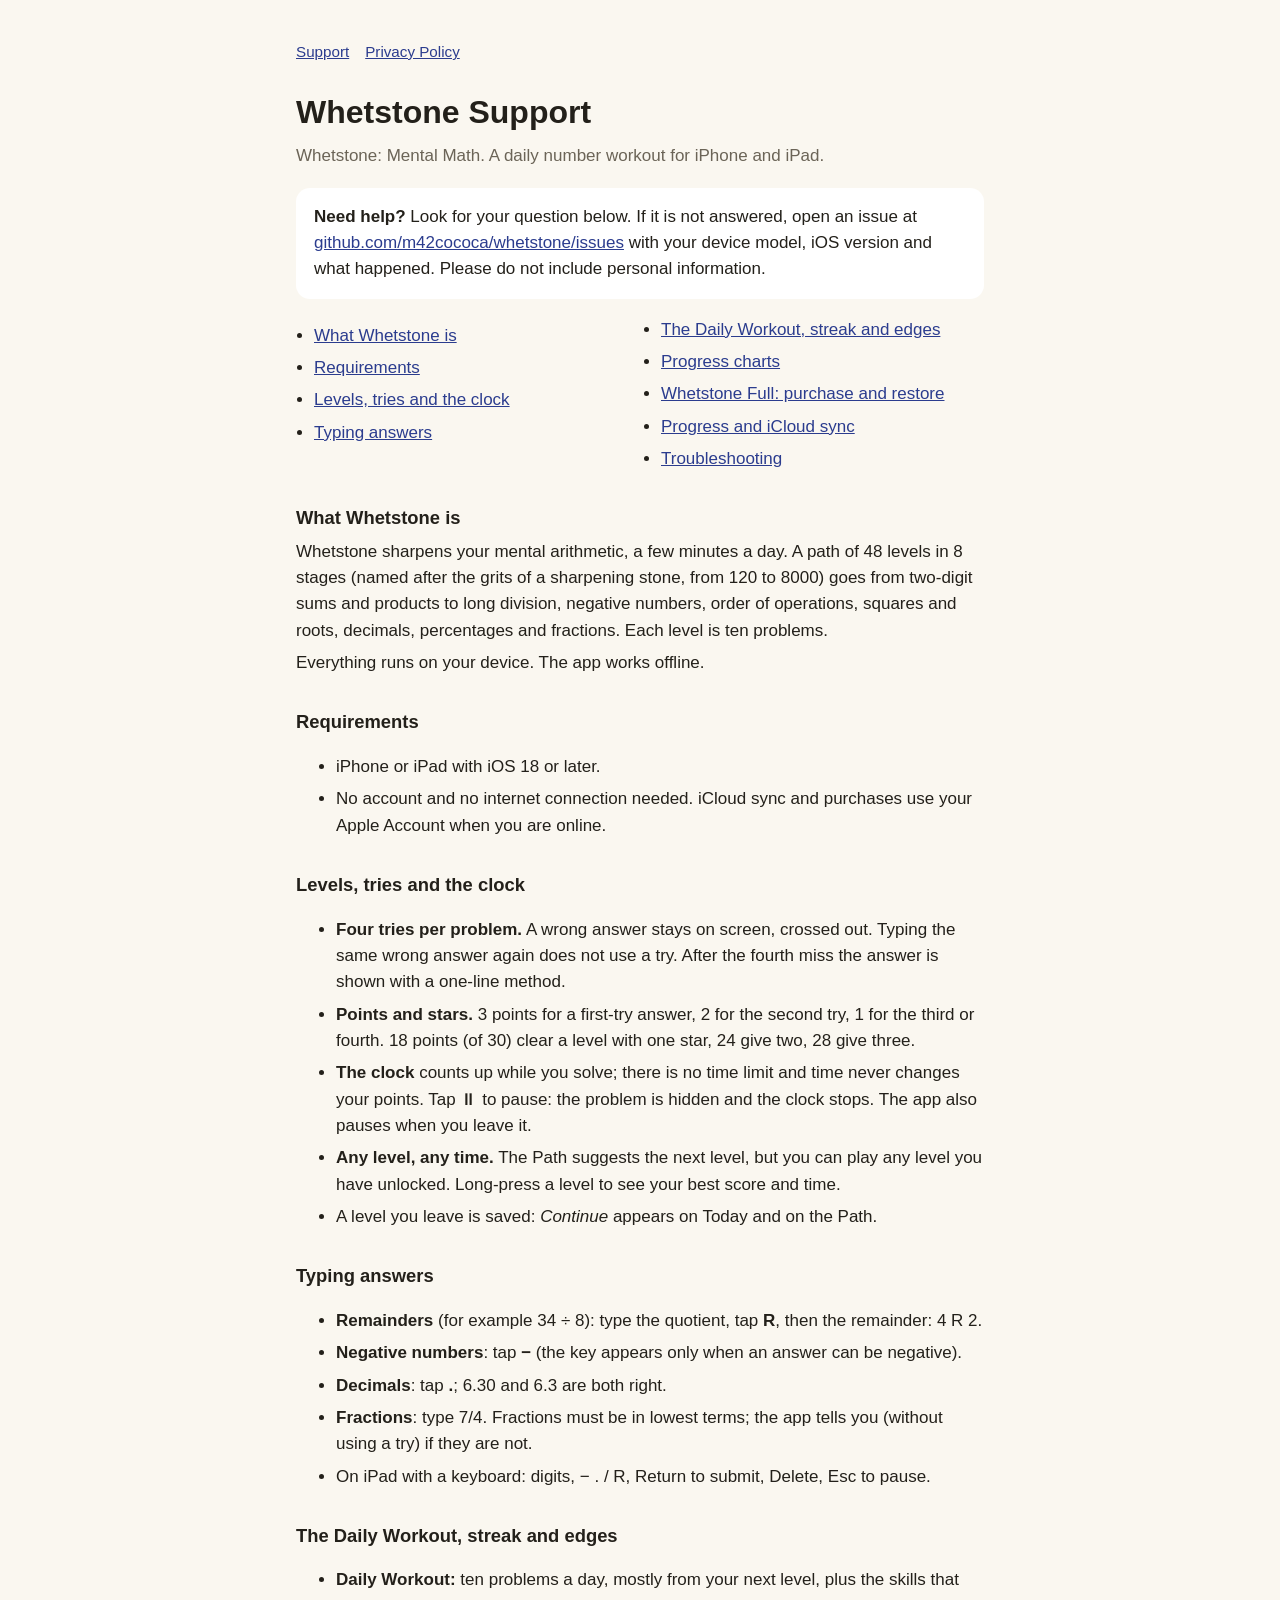
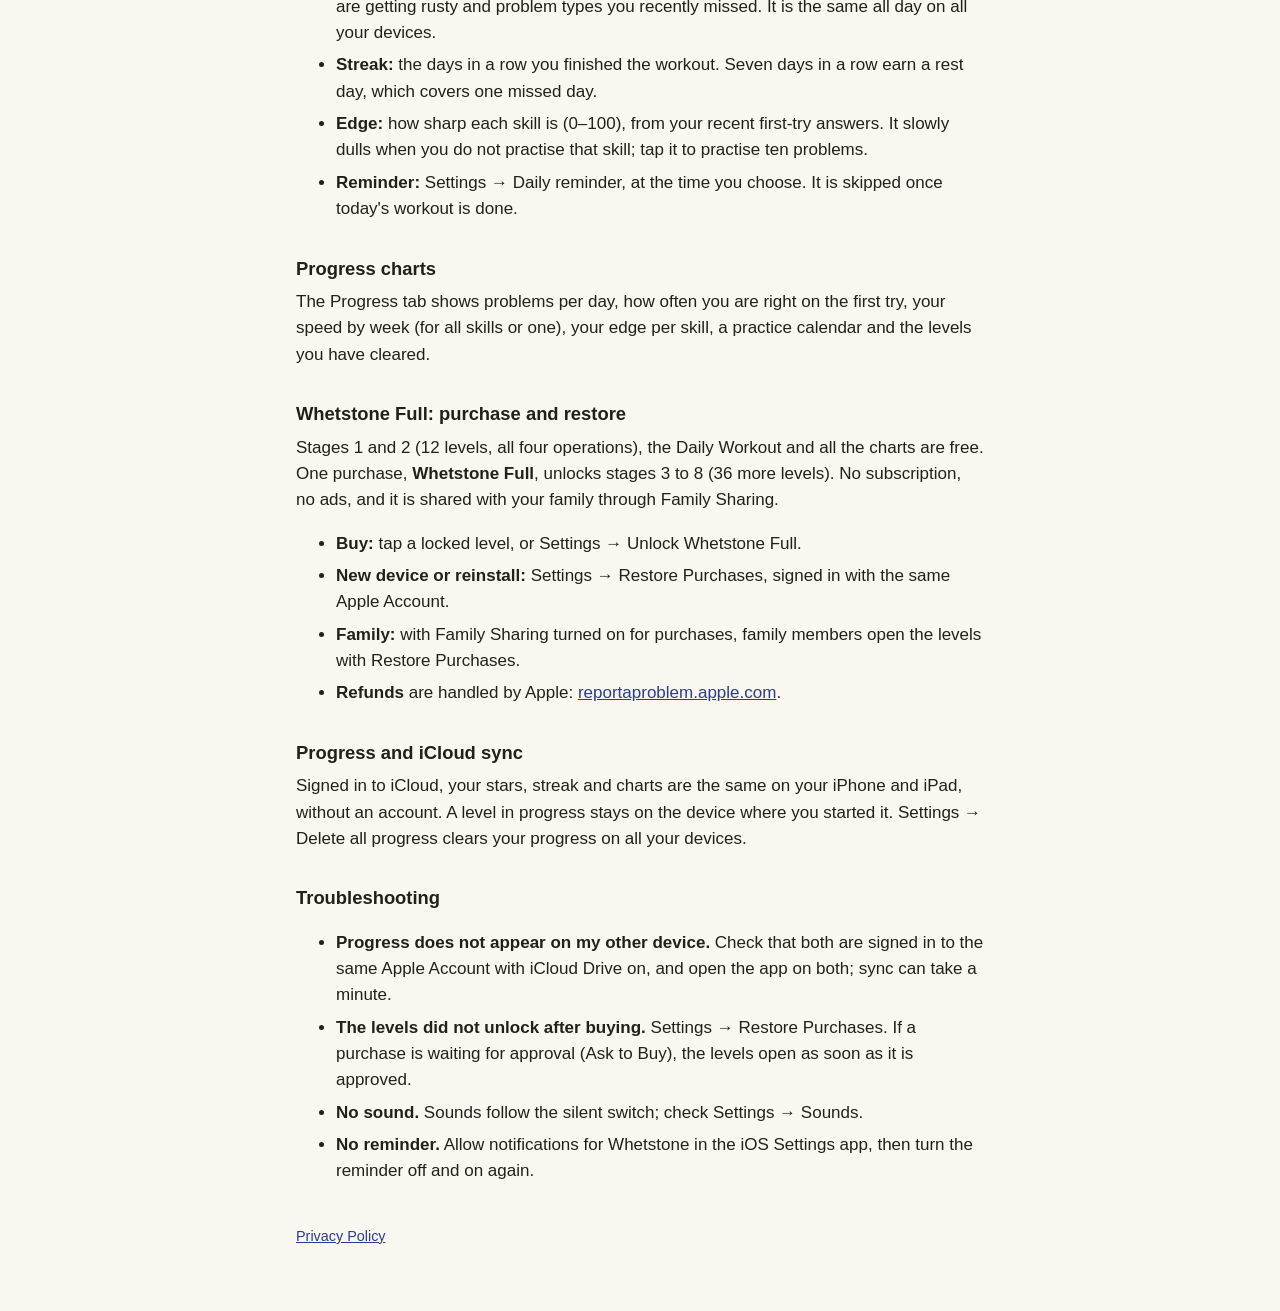
==== index.html @ deedc418 "Support and privacy policy pages Co-Authored-By: Claude Opus 5.5 <noreply@anthropic.com>" ====
<!doctype html>
<html lang="en">
<head>
<meta charset="utf-8">
<meta name="viewport" content="width=device-width, initial-scale=1">
<title>Whetstone Support</title>
<meta name="description" content="Help and frequently asked questions for Whetstone: Mental Math, a daily number workout for iPhone and iPad.">
<link rel="stylesheet" href="style.css">
</head>
<body>
<main>
<nav class="top"><a href="./">Support</a><a href="privacy/">Privacy Policy</a></nav>
<h1>Whetstone Support</h1>
<p class="muted">Whetstone: Mental Math. A daily number workout for iPhone and iPad.</p>

<div class="card"><strong>Need help?</strong> Look for your question below. If it is not answered, open an issue at
<a href="https://github.com/m42cococa/whetstone/issues">github.com/m42cococa/whetstone/issues</a> with your device
model, iOS version and what happened. Please do not include personal information.</div>

<ul class="toc">
<li><a href="#about">What Whetstone is</a></li>
<li><a href="#requirements">Requirements</a></li>
<li><a href="#play">Levels, tries and the clock</a></li>
<li><a href="#answers">Typing answers</a></li>
<li><a href="#today">The Daily Workout, streak and edges</a></li>
<li><a href="#progress">Progress charts</a></li>
<li><a href="#purchase">Whetstone Full: purchase and restore</a></li>
<li><a href="#sync">Progress and iCloud sync</a></li>
<li><a href="#troubleshooting">Troubleshooting</a></li>
</ul>

<h2 id="about">What Whetstone is</h2>
<p>Whetstone sharpens your mental arithmetic, a few minutes a day. A path of 48 levels in 8 stages (named after the
grits of a sharpening stone, from 120 to 8000) goes from two-digit sums and products to long division, negative
numbers, order of operations, squares and roots, decimals, percentages and fractions. Each level is ten problems.</p>
<p>Everything runs on your device. The app works offline.</p>

<h2 id="requirements">Requirements</h2>
<ul>
<li>iPhone or iPad with iOS 18 or later.</li>
<li>No account and no internet connection needed. iCloud sync and purchases use your Apple Account when you are online.</li>
</ul>

<h2 id="play">Levels, tries and the clock</h2>
<ul>
<li><strong>Four tries per problem.</strong> A wrong answer stays on screen, crossed out. Typing the same wrong answer
again does not use a try. After the fourth miss the answer is shown with a one-line method.</li>
<li><strong>Points and stars.</strong> 3 points for a first-try answer, 2 for the second try, 1 for the third or fourth.
18 points (of 30) clear a level with one star, 24 give two, 28 give three.</li>
<li><strong>The clock</strong> counts up while you solve; there is no time limit and time never changes your points.
Tap ⏸ to pause: the problem is hidden and the clock stops. The app also pauses when you leave it.</li>
<li><strong>Any level, any time.</strong> The Path suggests the next level, but you can play any level you have unlocked.
Long-press a level to see your best score and time.</li>
<li>A level you leave is saved: <em>Continue</em> appears on Today and on the Path.</li>
</ul>

<h2 id="answers">Typing answers</h2>
<ul>
<li><strong>Remainders</strong> (for example 34 ÷ 8): type the quotient, tap <strong>R</strong>, then the remainder: 4 R 2.</li>
<li><strong>Negative numbers</strong>: tap <strong>−</strong> (the key appears only when an answer can be negative).</li>
<li><strong>Decimals</strong>: tap <strong>.</strong>; 6.30 and 6.3 are both right.</li>
<li><strong>Fractions</strong>: type 7/4. Fractions must be in lowest terms; the app tells you (without using a try)
if they are not.</li>
<li>On iPad with a keyboard: digits, − . / R, Return to submit, Delete, Esc to pause.</li>
</ul>

<h2 id="today">The Daily Workout, streak and edges</h2>
<ul>
<li><strong>Daily Workout:</strong> ten problems a day, mostly from your next level, plus the skills that are getting
rusty and problem types you recently missed. It is the same all day on all your devices.</li>
<li><strong>Streak:</strong> the days in a row you finished the workout. Seven days in a row earn a rest day, which
covers one missed day.</li>
<li><strong>Edge:</strong> how sharp each skill is (0–100), from your recent first-try answers. It slowly dulls when you
do not practise that skill; tap it to practise ten problems.</li>
<li><strong>Reminder:</strong> Settings → Daily reminder, at the time you choose. It is skipped once today's workout is done.</li>
</ul>

<h2 id="progress">Progress charts</h2>
<p>The Progress tab shows problems per day, how often you are right on the first try, your speed by week (for all
skills or one), your edge per skill, a practice calendar and the levels you have cleared.</p>

<h2 id="purchase">Whetstone Full: purchase and restore</h2>
<p>Stages 1 and 2 (12 levels, all four operations), the Daily Workout and all the charts are free. One purchase,
<strong>Whetstone Full</strong>, unlocks stages 3 to 8 (36 more levels). No subscription, no ads, and it is shared with
your family through Family Sharing.</p>
<ul>
<li><strong>Buy:</strong> tap a locked level, or Settings → Unlock Whetstone Full.</li>
<li><strong>New device or reinstall:</strong> Settings → Restore Purchases, signed in with the same Apple Account.</li>
<li><strong>Family:</strong> with Family Sharing turned on for purchases, family members open the levels with Restore Purchases.</li>
<li><strong>Refunds</strong> are handled by Apple: <a href="https://reportaproblem.apple.com">reportaproblem.apple.com</a>.</li>
</ul>

<h2 id="sync">Progress and iCloud sync</h2>
<p>Signed in to iCloud, your stars, streak and charts are the same on your iPhone and iPad, without an account. A
level in progress stays on the device where you started it. Settings → Delete all progress clears your progress on
all your devices.</p>

<h2 id="troubleshooting">Troubleshooting</h2>
<ul>
<li><strong>Progress does not appear on my other device.</strong> Check that both are signed in to the same Apple
Account with iCloud Drive on, and open the app on both; sync can take a minute.</li>
<li><strong>The levels did not unlock after buying.</strong> Settings → Restore Purchases. If a purchase is waiting
for approval (Ask to Buy), the levels open as soon as it is approved.</li>
<li><strong>No sound.</strong> Sounds follow the silent switch; check Settings → Sounds.</li>
<li><strong>No reminder.</strong> Allow notifications for Whetstone in the iOS Settings app, then turn the reminder
off and on again.</li>
</ul>

<footer class="muted"><a href="privacy/">Privacy Policy</a></footer>
</main>
</body>
</html>
---- style.css ----
:root { --bg: #faf7f0; --fg: #23201a; --muted: #6b6457; --accent: #2b3c8e; --card: #ffffff; }
@media (prefers-color-scheme: dark) { :root { --bg: #16150f; --fg: #ece7dc; --muted: #a59d8e; --accent: #9fb0ff; --card: #201e17; } }
* { box-sizing: border-box; }
body { margin: 0; background: var(--bg); color: var(--fg); font: 17px/1.55 -apple-system, BlinkMacSystemFont, "Segoe UI", sans-serif; }
main { max-width: 720px; margin: 0 auto; padding: 40px 16px 64px; }
h1 { font-size: 2rem; margin: 0 0 4px; }
h2 { font-size: 1.15rem; margin: 32px 0 6px; }
p, li { margin: 6px 0; }
.muted { color: var(--muted); }
a { color: var(--accent); }
.card { background: var(--card); border-radius: 14px; padding: 16px 18px; margin: 18px 0; }
nav.top { display: flex; gap: 16px; margin-bottom: 24px; font-size: 0.95rem; }
.toc { columns: 2; column-gap: 24px; padding-left: 18px; }
@media (max-width: 560px) { .toc { columns: 1; } }
details { background: var(--card); border-radius: 12px; padding: 10px 14px; margin: 8px 0; }
summary { cursor: pointer; font-weight: 600; }
details p, details ul { margin: 8px 0 2px; }
table { border-collapse: collapse; width: 100%; margin: 10px 0; font-size: 0.95rem; }
th, td { text-align: left; padding: 8px 10px; border-bottom: 1px solid color-mix(in srgb, var(--muted) 30%, transparent); vertical-align: top; }
footer { margin-top: 40px; font-size: 0.9rem; }
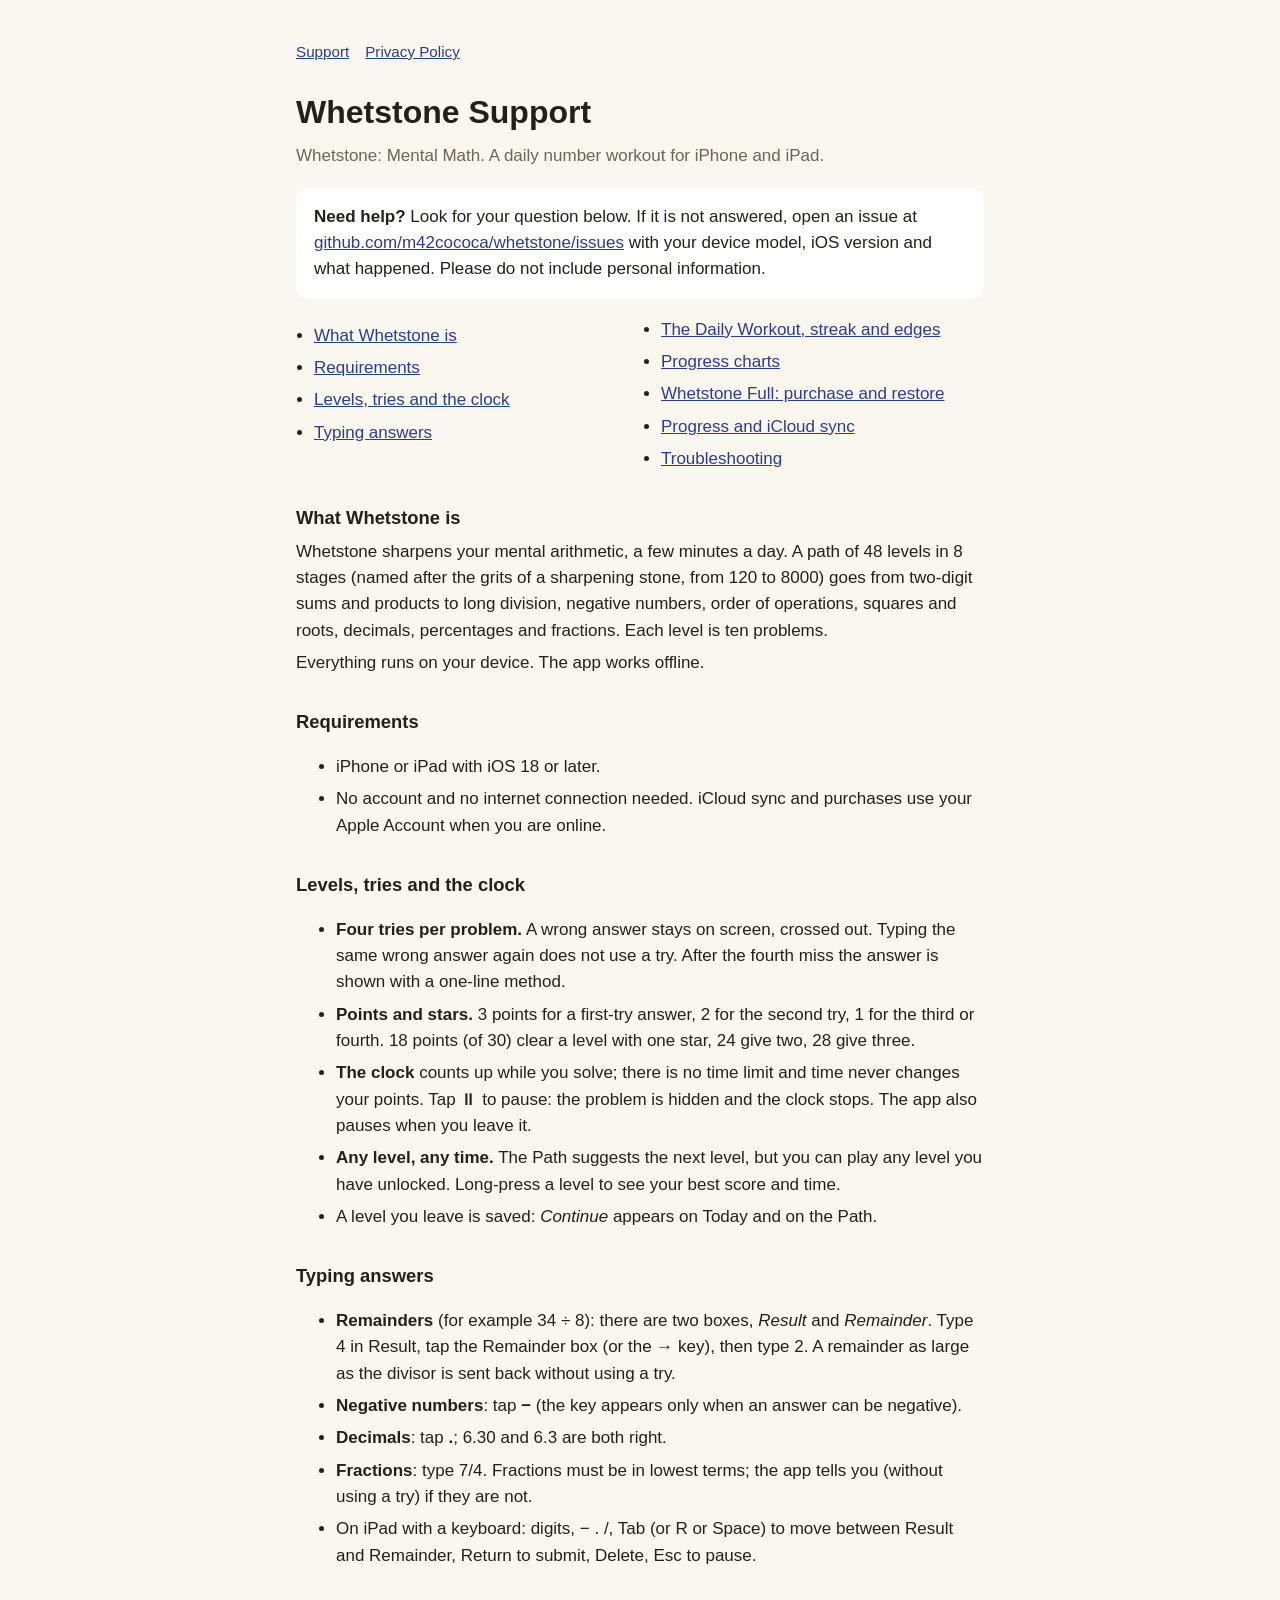
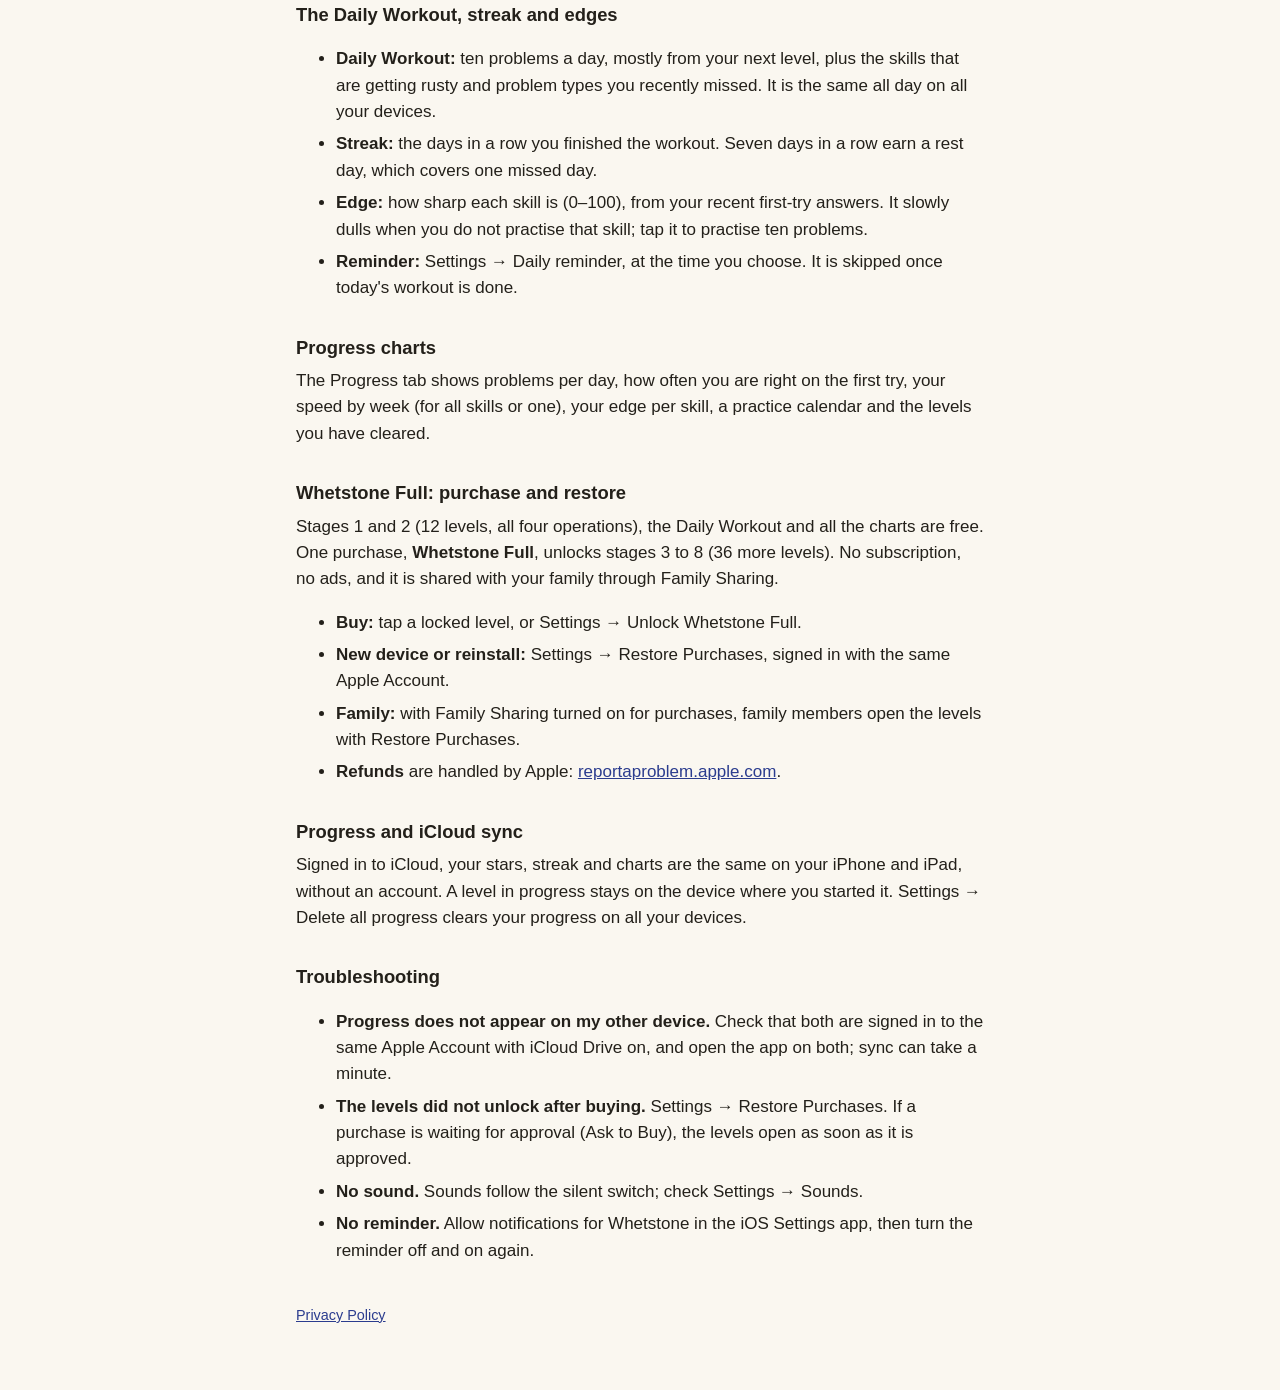
==== commit f642a457: "Support page: remainders use two boxes; keyboard keys brought up to date Co-Authored-By: Claude Fabl" ====
--- a/index.html
+++ b/index.html
@@ -56,12 +56,15 @@
 
 <h2 id="answers">Typing answers</h2>
 <ul>
-<li><strong>Remainders</strong> (for example 34 ÷ 8): type the quotient, tap <strong>R</strong>, then the remainder: 4 R 2.</li>
+<li><strong>Remainders</strong> (for example 34 ÷ 8): there are two boxes, <em>Result</em> and <em>Remainder</em>.
+Type 4 in Result, tap the Remainder box (or the <strong>→</strong> key), then type 2. A remainder as large as the
+divisor is sent back without using a try.</li>
 <li><strong>Negative numbers</strong>: tap <strong>−</strong> (the key appears only when an answer can be negative).</li>
 <li><strong>Decimals</strong>: tap <strong>.</strong>; 6.30 and 6.3 are both right.</li>
 <li><strong>Fractions</strong>: type 7/4. Fractions must be in lowest terms; the app tells you (without using a try)
 if they are not.</li>
-<li>On iPad with a keyboard: digits, − . / R, Return to submit, Delete, Esc to pause.</li>
+<li>On iPad with a keyboard: digits, − . /, Tab (or R or Space) to move between Result and Remainder, Return to
+submit, Delete, Esc to pause.</li>
 </ul>
 
 <h2 id="today">The Daily Workout, streak and edges</h2>
